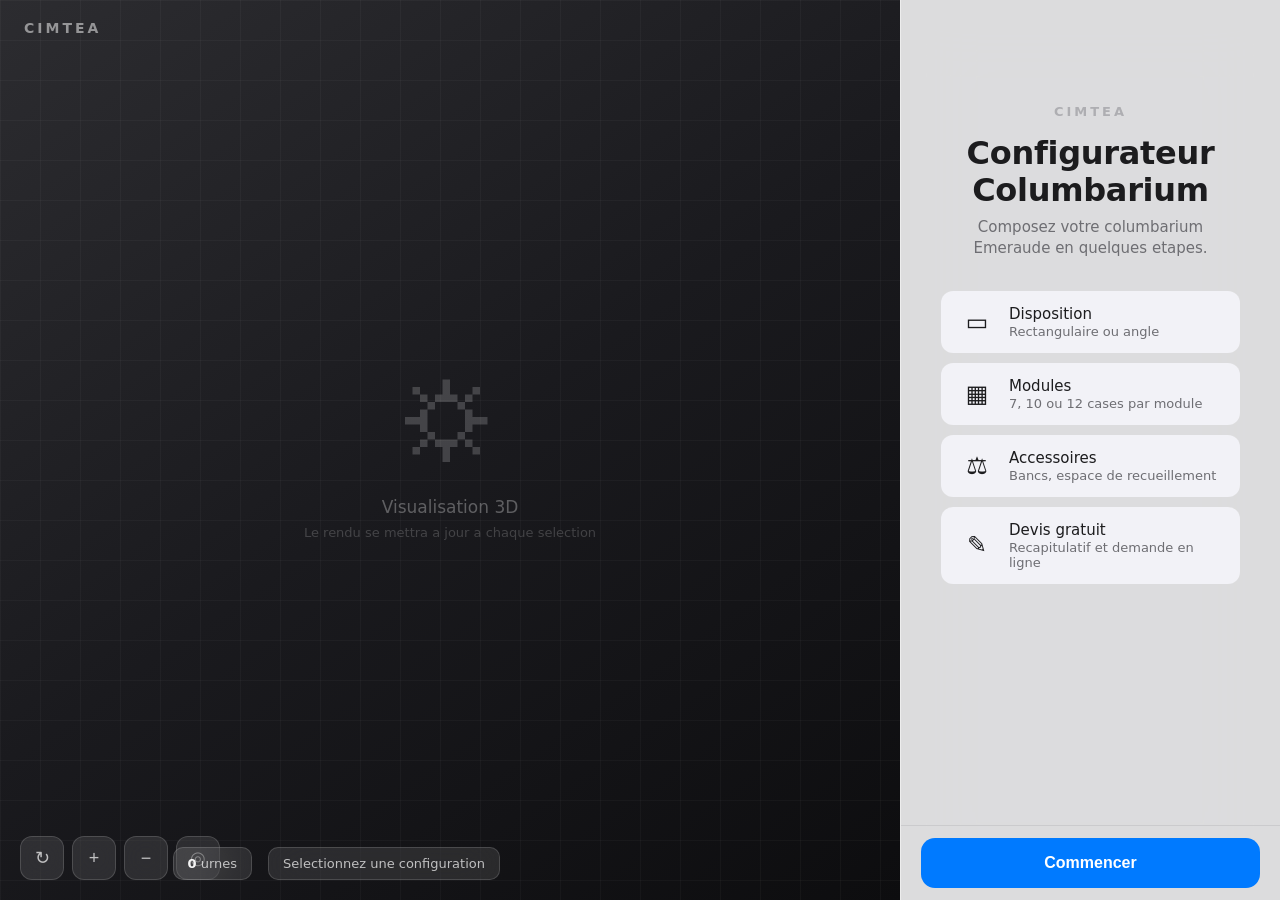
==== code/maquette/index.html @ 3bf2daa3 "Init projet CIMTEA configurateur — Sprint #0 Cadrage complet Recherche metier CIMTEA + benchmark con" ====
<!DOCTYPE html>
<html lang="fr">
<head>
  <meta charset="UTF-8">
  <meta name="viewport" content="width=device-width, initial-scale=1.0, user-scalable=no">
  <meta name="apple-mobile-web-app-capable" content="yes">
  <meta name="apple-mobile-web-app-status-bar-style" content="black-translucent">
  <title>CIMTEA — Configurateur Columbarium</title>
  <style>
    :root {
      --bg: #f2f2f7;
      --glass: rgba(255,255,255,0.72);
      --glass-border: rgba(255,255,255,0.45);
      --glass-strong: rgba(255,255,255,0.85);
      --primary: #007aff;
      --primary-light: rgba(0,122,255,0.12);
      --primary-dark: #0056b3;
      --text: #1c1c1e;
      --text-secondary: #6e6e73;
      --text-tertiary: #aeaeb2;
      --separator: rgba(60,60,67,0.1);
      --success: #34c759;
      --orange: #ff9500;
      --radius: 16px;
      --radius-sm: 12px;
      --radius-xs: 8px;
      --sidebar-width: 380px;
    }

    * {
      margin: 0; padding: 0; box-sizing: border-box;
      -webkit-tap-highlight-color: transparent;
      -webkit-touch-callout: none;
      -webkit-user-select: none;
      user-select: none;
    }

    body {
      font-family: -apple-system, BlinkMacSystemFont, 'SF Pro Display', 'SF Pro Text', system-ui, sans-serif;
      background: #1a1a1e;
      color: var(--text);
      height: 100vh; height: 100dvh;
      overflow: hidden;
      display: flex;
    }

    /* ============================================
       VIEWPORT 3D — Zone principale (gauche)
       ============================================ */
    .viewport {
      flex: 1;
      position: relative;
      display: flex;
      align-items: center;
      justify-content: center;
      background: linear-gradient(145deg, #2c2c30 0%, #1a1a1e 50%, #0d0d0f 100%);
      overflow: hidden;
    }

    .viewport-bg-grid {
      position: absolute;
      inset: 0;
      background-image:
        linear-gradient(rgba(255,255,255,0.03) 1px, transparent 1px),
        linear-gradient(90deg, rgba(255,255,255,0.03) 1px, transparent 1px);
      background-size: 40px 40px;
      pointer-events: none;
    }

    .viewport-content {
      position: relative;
      z-index: 1;
      text-align: center;
      color: rgba(255,255,255,0.6);
    }

    .viewport-content .placeholder-icon {
      font-size: 120px;
      opacity: 0.3;
      line-height: 1;
      margin-bottom: 16px;
    }

    .viewport-content .placeholder-text {
      font-size: 17px;
      font-weight: 500;
      opacity: 0.5;
    }

    .viewport-content .placeholder-hint {
      font-size: 13px;
      opacity: 0.3;
      margin-top: 8px;
    }

    /* Viewport toolbar (bas gauche) */
    .viewport-toolbar {
      position: absolute;
      bottom: 20px;
      left: 20px;
      display: flex;
      gap: 8px;
      z-index: 10;
    }

    .vp-btn {
      width: 44px; height: 44px;
      border-radius: 12px;
      background: rgba(255,255,255,0.1);
      backdrop-filter: blur(20px);
      -webkit-backdrop-filter: blur(20px);
      border: 1px solid rgba(255,255,255,0.15);
      color: rgba(255,255,255,0.7);
      display: flex; align-items: center; justify-content: center;
      font-size: 18px;
      cursor: pointer;
    }

    .vp-btn:active { background: rgba(255,255,255,0.2); }

    /* Viewport info (bas droite) */
    .viewport-info {
      position: absolute;
      bottom: 20px;
      right: calc(var(--sidebar-width) + 20px);
      display: flex;
      gap: 16px;
      z-index: 10;
    }

    .vp-info-chip {
      background: rgba(255,255,255,0.1);
      backdrop-filter: blur(20px);
      -webkit-backdrop-filter: blur(20px);
      border: 1px solid rgba(255,255,255,0.15);
      border-radius: 10px;
      padding: 8px 14px;
      color: rgba(255,255,255,0.7);
      font-size: 13px;
      font-weight: 500;
    }

    .vp-info-chip strong {
      color: rgba(255,255,255,0.95);
      font-weight: 600;
    }

    /* Logo CIMTEA (haut gauche du viewport) */
    .viewport-logo {
      position: absolute;
      top: 20px;
      left: 24px;
      z-index: 10;
      color: rgba(255,255,255,0.5);
      font-size: 14px;
      font-weight: 700;
      letter-spacing: 3px;
      text-transform: uppercase;
    }

    /* ============================================
       SIDEBAR — Panneau de configuration (droite)
       ============================================ */
    .sidebar {
      width: var(--sidebar-width);
      height: 100vh; height: 100dvh;
      background: var(--glass-strong);
      backdrop-filter: blur(40px) saturate(180%);
      -webkit-backdrop-filter: blur(40px) saturate(180%);
      border-left: 1px solid var(--glass-border);
      display: flex;
      flex-direction: column;
      overflow: hidden;
      flex-shrink: 0;
    }

    /* --- Breadcrumb / Fil d'Ariane --- */
    .breadcrumb {
      padding: 16px 20px 0;
      display: flex;
      align-items: center;
      gap: 6px;
      flex-wrap: wrap;
      min-height: 48px;
    }

    .breadcrumb-item {
      font-size: 13px;
      font-weight: 500;
      color: var(--text-tertiary);
      cursor: pointer;
      padding: 4px 0;
      white-space: nowrap;
      transition: color 0.15s;
    }

    .breadcrumb-item:hover { color: var(--primary); }
    .breadcrumb-item.active {
      color: var(--text);
      font-weight: 600;
      cursor: default;
    }

    .breadcrumb-item.completed { color: var(--primary); }

    .breadcrumb-sep {
      font-size: 11px;
      color: var(--text-tertiary);
      opacity: 0.5;
    }

    /* --- Sidebar header --- */
    .sidebar-header {
      padding: 12px 20px 0;
    }

    .sidebar-header h2 {
      font-size: 28px;
      font-weight: 700;
      letter-spacing: -0.3px;
      line-height: 1.15;
    }

    .sidebar-header p {
      font-size: 15px;
      color: var(--text-secondary);
      margin-top: 4px;
      line-height: 1.35;
    }

    /* --- Sidebar scroll area --- */
    .sidebar-scroll {
      flex: 1;
      overflow-y: auto;
      overflow-x: hidden;
      padding: 16px 20px 24px;
      -webkit-overflow-scrolling: touch;
    }

    .sidebar-scroll::-webkit-scrollbar { display: none; }

    /* --- Step containers --- */
    .step {
      display: none;
      animation: slideIn 0.3s ease;
    }
    .step.active { display: block; }

    @keyframes slideIn {
      from { opacity: 0; transform: translateX(16px); }
      to { opacity: 1; transform: translateX(0); }
    }

    /* --- Option cards --- */
    .options {
      display: flex;
      flex-direction: column;
      gap: 10px;
    }

    .options.grid-2 {
      display: grid;
      grid-template-columns: 1fr 1fr;
      gap: 10px;
    }

    .option-card {
      background: var(--bg);
      border-radius: var(--radius-sm);
      padding: 16px;
      border: 2px solid transparent;
      cursor: pointer;
      transition: all 0.15s ease;
      position: relative;
      display: flex;
      align-items: flex-start;
      gap: 12px;
    }

    .option-card:active { transform: scale(0.98); }

    .option-card.selected {
      background: var(--primary-light);
      border-color: var(--primary);
    }

    .option-card .opt-radio {
      width: 22px; height: 22px;
      border-radius: 50%;
      border: 2px solid var(--text-tertiary);
      flex-shrink: 0;
      margin-top: 1px;
      display: flex; align-items: center; justify-content: center;
      transition: all 0.15s;
    }

    .option-card.selected .opt-radio {
      border-color: var(--primary);
      background: var(--primary);
    }

    .option-card .opt-radio::after {
      content: '';
      width: 8px; height: 8px;
      border-radius: 50%;
      background: white;
      opacity: 0;
      transition: opacity 0.15s;
    }

    .option-card.selected .opt-radio::after { opacity: 1; }

    .opt-content { flex: 1; }

    .opt-content h3 {
      font-size: 17px;
      font-weight: 600;
      margin-bottom: 2px;
    }

    .opt-content p {
      font-size: 13px;
      color: var(--text-secondary);
      line-height: 1.3;
    }

    .opt-badge {
      display: inline-block;
      background: var(--primary-light);
      color: var(--primary);
      font-size: 12px;
      font-weight: 600;
      padding: 3px 8px;
      border-radius: 6px;
      margin-top: 6px;
    }

    /* Grid cards (larger, icon based) */
    .options.grid-2 .option-card {
      flex-direction: column;
      align-items: center;
      text-align: center;
      padding: 20px 12px;
      gap: 8px;
    }

    .options.grid-2 .opt-radio { display: none; }

    .options.grid-2 .option-card .opt-icon {
      font-size: 36px;
      line-height: 1;
      margin-bottom: 4px;
    }

    .options.grid-2 .option-card.selected {
      box-shadow: 0 0 0 1px var(--primary);
    }

    /* --- Condition note --- */
    .condition-note {
      background: rgba(255,149,0,0.08);
      border: 1px solid rgba(255,149,0,0.2);
      border-radius: var(--radius-xs);
      padding: 10px 12px;
      margin-top: 12px;
      font-size: 13px;
      color: var(--orange);
      line-height: 1.35;
      display: flex;
      gap: 8px;
      align-items: flex-start;
    }

    /* --- Sidebar footer (button) --- */
    .sidebar-footer {
      padding: 12px 20px;
      padding-bottom: max(12px, env(safe-area-inset-bottom));
      border-top: 1px solid var(--separator);
      display: flex;
      gap: 10px;
    }

    .btn {
      height: 50px;
      border-radius: 14px;
      font-size: 16px;
      font-weight: 600;
      cursor: pointer;
      transition: all 0.15s;
      border: none;
      display: flex;
      align-items: center;
      justify-content: center;
      gap: 6px;
    }

    .btn:active { transform: scale(0.98); }

    .btn-primary {
      flex: 1;
      background: var(--primary);
      color: white;
    }

    .btn-primary:disabled {
      background: var(--text-tertiary);
      cursor: not-allowed;
    }

    .btn-primary.btn-success { background: var(--success); }

    .btn-secondary {
      width: 50px;
      background: var(--bg);
      color: var(--text-secondary);
      flex-shrink: 0;
    }

    .btn-secondary.hidden { display: none; }

    .btn-secondary svg {
      width: 12px; height: 18px;
      fill: none;
      stroke: currentColor;
      stroke-width: 2.5;
      stroke-linecap: round;
      stroke-linejoin: round;
    }

    /* ============================================
       RECAP (inside sidebar)
       ============================================ */
    .recap-capacity {
      background: linear-gradient(135deg, var(--primary), #5856d6);
      border-radius: var(--radius-sm);
      padding: 20px;
      text-align: center;
      color: white;
      margin-bottom: 16px;
    }

    .recap-capacity .number {
      font-size: 48px;
      font-weight: 700;
      line-height: 1;
    }

    .recap-capacity .unit {
      font-size: 14px;
      opacity: 0.85;
      margin-top: 2px;
    }

    .recap-section {
      background: var(--bg);
      border-radius: var(--radius-sm);
      padding: 14px 16px;
      margin-bottom: 10px;
    }

    .recap-section h4 {
      font-size: 11px;
      font-weight: 600;
      color: var(--text-secondary);
      text-transform: uppercase;
      letter-spacing: 0.5px;
      margin-bottom: 10px;
    }

    .recap-row {
      display: flex;
      justify-content: space-between;
      align-items: center;
      padding: 6px 0;
      border-bottom: 1px solid var(--separator);
      font-size: 15px;
    }

    .recap-row:last-child { border-bottom: none; }
    .recap-row .label { color: var(--text-secondary); }
    .recap-row .value { font-weight: 500; color: var(--text); }

    /* ============================================
       ACCUEIL (fullscreen, no sidebar content)
       ============================================ */
    .welcome {
      display: flex;
      flex-direction: column;
      align-items: center;
      justify-content: center;
      text-align: center;
      height: 100%;
      padding: 40px 20px;
    }

    .welcome .brand-mark {
      font-size: 13px;
      font-weight: 700;
      letter-spacing: 3px;
      color: var(--text-tertiary);
      text-transform: uppercase;
      margin-bottom: 16px;
    }

    .welcome h1 {
      font-size: 32px;
      font-weight: 700;
      letter-spacing: -0.3px;
      line-height: 1.15;
    }

    .welcome p {
      font-size: 15px;
      color: var(--text-secondary);
      margin-top: 8px;
      line-height: 1.4;
    }

    .welcome .features {
      margin-top: 32px;
      display: flex;
      flex-direction: column;
      gap: 10px;
      width: 100%;
    }

    .welcome .feature-row {
      display: flex;
      align-items: center;
      gap: 12px;
      background: var(--bg);
      border-radius: var(--radius-sm);
      padding: 14px 16px;
      text-align: left;
    }

    .welcome .feature-row .f-icon {
      font-size: 24px;
      flex-shrink: 0;
      width: 40px;
      text-align: center;
    }

    .welcome .feature-row .f-text {
      font-size: 15px;
      font-weight: 500;
      color: var(--text);
    }

    .welcome .feature-row .f-text span {
      display: block;
      font-size: 13px;
      font-weight: 400;
      color: var(--text-secondary);
      margin-top: 1px;
    }

    /* ============================================
       HIDDEN utility
       ============================================ */
    .hidden { display: none !important; }
  </style>
</head>
<body>

  <!-- ========== VIEWPORT 3D ========== -->
  <div class="viewport">
    <div class="viewport-bg-grid"></div>
    <div class="viewport-logo">CIMTEA</div>

    <div class="viewport-content" id="viewportContent">
      <div class="placeholder-icon">&#9965;</div>
      <div class="placeholder-text">Visualisation 3D</div>
      <div class="placeholder-hint">Le rendu se mettra a jour a chaque selection</div>
    </div>

    <!-- Viewport tools -->
    <div class="viewport-toolbar">
      <button class="vp-btn" title="Rotation">&#8635;</button>
      <button class="vp-btn" title="Zoom +">+</button>
      <button class="vp-btn" title="Zoom -">&minus;</button>
      <button class="vp-btn" title="Recentrer">&#9678;</button>
    </div>

    <!-- Info chips -->
    <div class="viewport-info" id="viewportInfo">
      <div class="vp-info-chip" id="chipCapacity"><strong>0</strong> urnes</div>
      <div class="vp-info-chip" id="chipDimensions">Selectionnez une configuration</div>
    </div>
  </div>

  <!-- ========== SIDEBAR ========== -->
  <div class="sidebar">

    <!-- Breadcrumb -->
    <div class="breadcrumb" id="breadcrumb"></div>

    <!-- Scrollable content -->
    <div class="sidebar-scroll">

      <!-- ===== ACCUEIL ===== -->
      <div class="step active" id="step-0">
        <div class="welcome">
          <div class="brand-mark">CIMTEA</div>
          <h1>Configurateur<br>Columbarium</h1>
          <p>Composez votre columbarium Emeraude en quelques etapes.</p>
          <div class="features">
            <div class="feature-row">
              <span class="f-icon">&#9645;</span>
              <span class="f-text">Disposition<span>Rectangulaire ou angle</span></span>
            </div>
            <div class="feature-row">
              <span class="f-icon">&#9638;</span>
              <span class="f-text">Modules<span>7, 10 ou 12 cases par module</span></span>
            </div>
            <div class="feature-row">
              <span class="f-icon">&#9878;</span>
              <span class="f-text">Accessoires<span>Bancs, espace de recueillement</span></span>
            </div>
            <div class="feature-row">
              <span class="f-icon">&#9998;</span>
              <span class="f-text">Devis gratuit<span>Recapitulatif et demande en ligne</span></span>
            </div>
          </div>
        </div>
      </div>

      <!-- ===== ETAPE 1 : Disposition ===== -->
      <div class="step" id="step-1">
        <div class="sidebar-header">
          <h2>Disposition</h2>
          <p>Type d'implantation dans votre cimetiere.</p>
        </div>
        <div style="height:16px"></div>
        <div class="options grid-2">
          <div class="option-card" onclick="select(1,'rectangulaire')" id="opt-1-rectangulaire">
            <span class="opt-icon">&#9645;</span>
            <div class="opt-content">
              <h3>Rectangulaire</h3>
              <p>Implantation lineaire</p>
            </div>
          </div>
          <div class="option-card" onclick="select(1,'angle')" id="opt-1-angle">
            <span class="opt-icon">&#8735;</span>
            <div class="opt-content">
              <h3>Angle (L)</h3>
              <p>Implantation en equerre</p>
            </div>
          </div>
        </div>
      </div>

      <!-- ===== ETAPE 2 : Module droit ===== -->
      <div class="step" id="step-2">
        <div class="sidebar-header">
          <h2>Module droit</h2>
          <p>Nombre de cases du module principal.</p>
        </div>
        <div style="height:16px"></div>
        <div class="options">
          <div class="option-card" onclick="select(2,'7')" id="opt-2-7">
            <span class="opt-radio"></span>
            <div class="opt-content">
              <h3>7 cases</h3>
              <p>21 urnes &bull; 211 cm</p>
            </div>
          </div>
          <div class="option-card" onclick="select(2,'10')" id="opt-2-10">
            <span class="opt-radio"></span>
            <div class="opt-content">
              <h3>10 cases</h3>
              <p>30 urnes &bull; 258 cm</p>
            </div>
          </div>
          <div class="option-card" onclick="select(2,'12')" id="opt-2-12">
            <span class="opt-radio"></span>
            <div class="opt-content">
              <h3>12 cases</h3>
              <p>36 urnes &bull; 303 cm</p>
            </div>
          </div>
        </div>
      </div>

      <!-- ===== ETAPE 3 : Module gauche ===== -->
      <div class="step" id="step-3">
        <div class="sidebar-header">
          <h2>Module gauche</h2>
          <p>Ajoutez un second module symetrique.</p>
        </div>
        <div style="height:16px"></div>
        <div class="options">
          <div class="option-card" onclick="select(3,'aucun')" id="opt-3-aucun">
            <span class="opt-radio"></span>
            <div class="opt-content">
              <h3>Aucun</h3>
              <p>Module simple uniquement</p>
            </div>
          </div>
          <div class="option-card" onclick="select(3,'7')" id="opt-3-7">
            <span class="opt-radio"></span>
            <div class="opt-content">
              <h3>7 cases</h3>
              <p>Module miroir &bull; 21 urnes</p>
            </div>
          </div>
          <div class="option-card" onclick="select(3,'10')" id="opt-3-10">
            <span class="opt-radio"></span>
            <div class="opt-content">
              <h3>10 cases</h3>
              <p>Module miroir &bull; 30 urnes</p>
            </div>
          </div>
          <div class="option-card" onclick="select(3,'12')" id="opt-3-12">
            <span class="opt-radio"></span>
            <div class="opt-content">
              <h3>12 cases</h3>
              <p>Module miroir &bull; 36 urnes</p>
            </div>
          </div>
        </div>
      </div>

      <!-- ===== ETAPE 4 : Colonne ===== -->
      <div class="step" id="step-4">
        <div class="sidebar-header">
          <h2>Colonne decorative</h2>
          <p>Colonne en granit sur le cote droit du module.</p>
        </div>
        <div style="height:16px"></div>
        <div class="options grid-2">
          <div class="option-card" onclick="select(4,'oui')" id="opt-4-oui">
            <span class="opt-icon">&#9612;</span>
            <div class="opt-content">
              <h3>Avec</h3>
              <p>Colonne laterale</p>
            </div>
          </div>
          <div class="option-card" onclick="select(4,'non')" id="opt-4-non">
            <span class="opt-icon">&#9644;</span>
            <div class="opt-content">
              <h3>Sans</h3>
              <p>Module seul</p>
            </div>
          </div>
        </div>
        <div class="condition-note">
          <span>&#9888;</span>
          <span>Option disponible uniquement en rectangulaire, 7 cases, sans module gauche.</span>
        </div>
      </div>

      <!-- ===== ETAPE 5 : Banc droit ===== -->
      <div class="step" id="step-5">
        <div class="sidebar-header">
          <h2>Banc droit</h2>
          <p>Banc place du cote droit.</p>
        </div>
        <div style="height:16px"></div>
        <div class="options">
          <div class="option-card" onclick="select(5,'aucun')" id="opt-5-aucun">
            <span class="opt-radio"></span>
            <div class="opt-content">
              <h3>Aucun</h3>
              <p>Pas de banc a droite</p>
            </div>
          </div>
          <div class="option-card" onclick="select(5,'berlin')" id="opt-5-berlin">
            <span class="opt-radio"></span>
            <div class="opt-content">
              <h3>Banc Berlin</h3>
              <p>Design contemporain</p>
            </div>
          </div>
          <div class="option-card" onclick="select(5,'saphir')" id="opt-5-saphir">
            <span class="opt-radio"></span>
            <div class="opt-content">
              <h3>Banc Saphir 120</h3>
              <p>120 cm, gamme Saphir</p>
            </div>
          </div>
        </div>
      </div>

      <!-- ===== ETAPE 6 : Banc gauche ===== -->
      <div class="step" id="step-6">
        <div class="sidebar-header">
          <h2>Banc gauche</h2>
          <p>Banc place du cote gauche.</p>
        </div>
        <div style="height:16px"></div>
        <div class="options">
          <div class="option-card" onclick="select(6,'aucun')" id="opt-6-aucun">
            <span class="opt-radio"></span>
            <div class="opt-content">
              <h3>Aucun</h3>
              <p>Pas de banc a gauche</p>
            </div>
          </div>
          <div class="option-card" onclick="select(6,'berlin')" id="opt-6-berlin">
            <span class="opt-radio"></span>
            <div class="opt-content">
              <h3>Banc Berlin</h3>
              <p>Design contemporain</p>
            </div>
          </div>
          <div class="option-card" onclick="select(6,'saphir')" id="opt-6-saphir">
            <span class="opt-radio"></span>
            <div class="opt-content">
              <h3>Banc Saphir 120</h3>
              <p>120 cm, gamme Saphir</p>
            </div>
          </div>
        </div>
      </div>

      <!-- ===== ETAPE 7 : Espace de recueillement ===== -->
      <div class="step" id="step-7">
        <div class="sidebar-header">
          <h2>Espace de recueillement</h2>
          <p>Monument central entre les modules.</p>
        </div>
        <div style="height:16px"></div>
        <div class="options grid-2">
          <div class="option-card" onclick="select(7,'aucun')" id="opt-7-aucun">
            <span class="opt-icon">&#10005;</span>
            <div class="opt-content">
              <h3>Aucun</h3>
              <p>Sans monument</p>
            </div>
          </div>
          <div class="option-card" onclick="select(7,'idealo')" id="opt-7-idealo">
            <span class="opt-icon">&#9965;</span>
            <div class="opt-content">
              <h3>IDEALO 2023</h3>
              <p>Monument decoratif</p>
            </div>
          </div>
        </div>
      </div>

      <!-- ===== ETAPE 8 : Caveau ===== -->
      <div class="step" id="step-8">
        <div class="sidebar-header">
          <h2>Caveau enterre</h2>
          <p>Caveau polymere sous le columbarium.</p>
        </div>
        <div style="height:16px"></div>
        <div class="options">
          <div class="option-card" onclick="select(8,'aucun')" id="opt-8-aucun">
            <span class="opt-radio"></span>
            <div class="opt-content">
              <h3>Aucun</h3>
              <p>Sans caveau</p>
            </div>
          </div>
          <div class="option-card" onclick="select(8,'simple-fond')" id="opt-8-simple-fond">
            <span class="opt-radio"></span>
            <div class="opt-content">
              <h3>Simple 27 cm avec fond</h3>
              <p>Caveau polymere ferme</p>
            </div>
          </div>
          <div class="option-card" onclick="select(8,'simple-sans')" id="opt-8-simple-sans">
            <span class="opt-radio"></span>
            <div class="opt-content">
              <h3>Simple 27 cm sans fond</h3>
              <p>Caveau polymere ouvert</p>
            </div>
          </div>
          <div class="option-card" onclick="select(8,'double')" id="opt-8-double">
            <span class="opt-radio"></span>
            <div class="opt-content">
              <h3>Double 54 cm</h3>
              <p>Double hauteur</p>
            </div>
          </div>
        </div>
      </div>

      <!-- ===== ETAPE 9 : Recapitulatif ===== -->
      <div class="step" id="step-9">
        <div class="sidebar-header">
          <h2>Recapitulatif</h2>
          <p>Votre configuration Emeraude.</p>
        </div>
        <div style="height:16px"></div>

        <div class="recap-capacity">
          <div class="number" id="recapUrnes">0</div>
          <div class="unit">urnes de capacite totale</div>
        </div>

        <div class="recap-section">
          <h4>Configuration</h4>
          <div class="recap-row">
            <span class="label">Disposition</span>
            <span class="value" id="recap-disposition">—</span>
          </div>
          <div class="recap-row">
            <span class="label">Module droit</span>
            <span class="value" id="recap-droit">—</span>
          </div>
          <div class="recap-row" id="recap-row-gauche">
            <span class="label">Module gauche</span>
            <span class="value" id="recap-gauche">—</span>
          </div>
          <div class="recap-row hidden" id="recap-row-colonne">
            <span class="label">Colonne</span>
            <span class="value" id="recap-colonne">—</span>
          </div>
        </div>

        <div class="recap-section">
          <h4>Mobilier</h4>
          <div class="recap-row">
            <span class="label">Banc droit</span>
            <span class="value" id="recap-banc-droit">—</span>
          </div>
          <div class="recap-row" id="recap-row-banc-gauche">
            <span class="label">Banc gauche</span>
            <span class="value" id="recap-banc-gauche">—</span>
          </div>
          <div class="recap-row">
            <span class="label">Recueillement</span>
            <span class="value" id="recap-recueillement">—</span>
          </div>
        </div>

        <div class="recap-section">
          <h4>Option technique</h4>
          <div class="recap-row">
            <span class="label">Caveau</span>
            <span class="value" id="recap-caveau">—</span>
          </div>
        </div>
      </div>

    </div><!-- /sidebar-scroll -->

    <!-- Footer buttons -->
    <div class="sidebar-footer">
      <button class="btn btn-secondary hidden" id="btnBack" onclick="prevStep()">
        <svg viewBox="0 0 12 18"><polyline points="10,2 2,9 10,16"/></svg>
      </button>
      <button class="btn btn-primary" id="btnNext" onclick="nextStep()">Commencer</button>
    </div>

  </div><!-- /sidebar -->

  <script>
    // ==================== STATE ====================
    let currentStep = 0;
    const TOTAL = 9;
    const choices = {};

    const stepNames = [
      'Accueil','Disposition','Module droit','Module gauche',
      'Colonne','Banc droit','Banc gauche','Recueillement','Caveau','Recapitulatif'
    ];

    const casesUrnes = { '7': 21, '10': 30, '12': 36 };

    const labels = {
      'rectangulaire':'Rectangulaire','angle':'Angle (L)',
      'aucun':'Aucun','7':'7 cases','10':'10 cases','12':'12 cases',
      'oui':'Oui','non':'Non',
      'berlin':'Banc Berlin','saphir':'Banc Saphir 120',
      'idealo':'IDEALO 2023',
      'simple-fond':'Simple 27cm (fond)','simple-sans':'Simple 27cm (ouvert)','double':'Double 54cm'
    };

    // ==================== BREADCRUMB ====================
    function buildBreadcrumb() {
      const bc = document.getElementById('breadcrumb');
      if (currentStep === 0) { bc.innerHTML = ''; return; }

      const activeSteps = getActiveSteps();
      let html = '';
      activeSteps.forEach((s, i) => {
        if (i > 0) html += '<span class="breadcrumb-sep">&#9656;</span>';
        const isCurrent = s === currentStep;
        const isCompleted = choices[s] !== undefined && !isCurrent;
        let cls = 'breadcrumb-item';
        if (isCurrent) cls += ' active';
        else if (isCompleted) cls += ' completed';
        html += `<span class="${cls}" onclick="goToStep(${s})">${stepNames[s]}</span>`;
      });
      bc.innerHTML = html;
    }

    function getActiveSteps() {
      const steps = [1, 2, 3];
      if (showColonne()) steps.push(4);
      steps.push(5);
      if (choices[3] && choices[3] !== 'aucun') steps.push(6);
      steps.push(7, 8, 9);
      return steps;
    }

    function goToStep(n) {
      if (n >= currentStep) return; // can only go back
      showStep(n);
    }

    // ==================== SELECTION ====================
    function select(step, value) {
      document.querySelectorAll(`#step-${step} .option-card`).forEach(c => c.classList.remove('selected'));
      document.getElementById(`opt-${step}-${value}`).classList.add('selected');
      choices[step] = value;
      updateViewportInfo();
      updateButton();
    }

    // ==================== NAVIGATION ====================
    function nextStep() {
      if (currentStep === TOTAL) return;
      let next = currentStep + 1;
      if (next === 4 && !showColonne()) next = 5;
      if (next === 6 && (!choices[3] || choices[3] === 'aucun')) next = 7;
      if (next === TOTAL) buildRecap();
      showStep(next);
    }

    function prevStep() {
      if (currentStep <= 0) return;
      let prev = currentStep - 1;
      if (prev === 4 && !showColonne()) prev = 3;
      if (prev === 6 && (!choices[3] || choices[3] === 'aucun')) prev = 5;
      if (prev === 0) prev = 0;
      showStep(prev);
    }

    function showColonne() {
      return choices[1] === 'rectangulaire' && choices[2] === '7' && choices[3] === 'aucun';
    }

    function showStep(n) {
      document.querySelectorAll('.step').forEach(s => s.classList.remove('active'));
      document.getElementById(`step-${n}`).classList.add('active');
      currentStep = n;
      updateUI();
    }

    function updateUI() {
      // Back button
      document.getElementById('btnBack').classList.toggle('hidden', currentStep === 0);
      // Breadcrumb
      buildBreadcrumb();
      // Button
      updateButton();
      // Scroll to top of sidebar
      document.querySelector('.sidebar-scroll').scrollTo({ top: 0, behavior: 'smooth' });
    }

    function updateButton() {
      const btn = document.getElementById('btnNext');
      if (currentStep === 0) {
        btn.textContent = 'Commencer';
        btn.disabled = false;
        btn.className = 'btn btn-primary';
      } else if (currentStep === TOTAL) {
        btn.textContent = 'Demander un devis gratuit';
        btn.disabled = false;
        btn.className = 'btn btn-primary btn-success';
      } else {
        btn.textContent = 'Continuer';
        btn.disabled = choices[currentStep] === undefined;
        btn.className = 'btn btn-primary';
      }
    }

    // ==================== VIEWPORT INFO ====================
    function updateViewportInfo() {
      const chipCap = document.getElementById('chipCapacity');
      const chipDim = document.getElementById('chipDimensions');

      let urnes = casesUrnes[choices[2]] || 0;
      if (choices[3] && choices[3] !== 'aucun') urnes += casesUrnes[choices[3]] || 0;

      chipCap.innerHTML = urnes > 0 ? `<strong>${urnes}</strong> urnes` : '<strong>0</strong> urnes';

      if (choices[1] && choices[2]) {
        const disp = labels[choices[1]];
        const mod = labels[choices[2]];
        let desc = `${disp} &bull; ${mod}`;
        if (choices[3] && choices[3] !== 'aucun') desc += ` + ${labels[choices[3]]}`;
        chipDim.innerHTML = desc;
      } else {
        chipDim.textContent = 'Selectionnez une configuration';
      }
    }

    // ==================== RECAP ====================
    function buildRecap() {
      const l = v => labels[v] || v || '—';

      document.getElementById('recap-disposition').textContent = l(choices[1]);
      document.getElementById('recap-droit').textContent = l(choices[2]);

      const rowG = document.getElementById('recap-row-gauche');
      if (!choices[3] || choices[3] === 'aucun') {
        rowG.classList.add('hidden');
      } else {
        rowG.classList.remove('hidden');
        document.getElementById('recap-gauche').textContent = l(choices[3]);
      }

      const rowC = document.getElementById('recap-row-colonne');
      if (showColonne() && choices[4]) {
        rowC.classList.remove('hidden');
        document.getElementById('recap-colonne').textContent = l(choices[4]);
      } else {
        rowC.classList.add('hidden');
      }

      document.getElementById('recap-banc-droit').textContent = l(choices[5]);

      const rowBG = document.getElementById('recap-row-banc-gauche');
      if (choices[3] && choices[3] !== 'aucun') {
        rowBG.classList.remove('hidden');
        document.getElementById('recap-banc-gauche').textContent = l(choices[6]);
      } else {
        rowBG.classList.add('hidden');
      }

      document.getElementById('recap-recueillement').textContent = l(choices[7]);
      document.getElementById('recap-caveau').textContent = l(choices[8]);

      let urnes = casesUrnes[choices[2]] || 0;
      if (choices[3] && choices[3] !== 'aucun') urnes += casesUrnes[choices[3]] || 0;
      document.getElementById('recapUrnes').textContent = urnes;
    }

    // ==================== INIT ====================
    updateUI();
  </script>

</body>
</html>
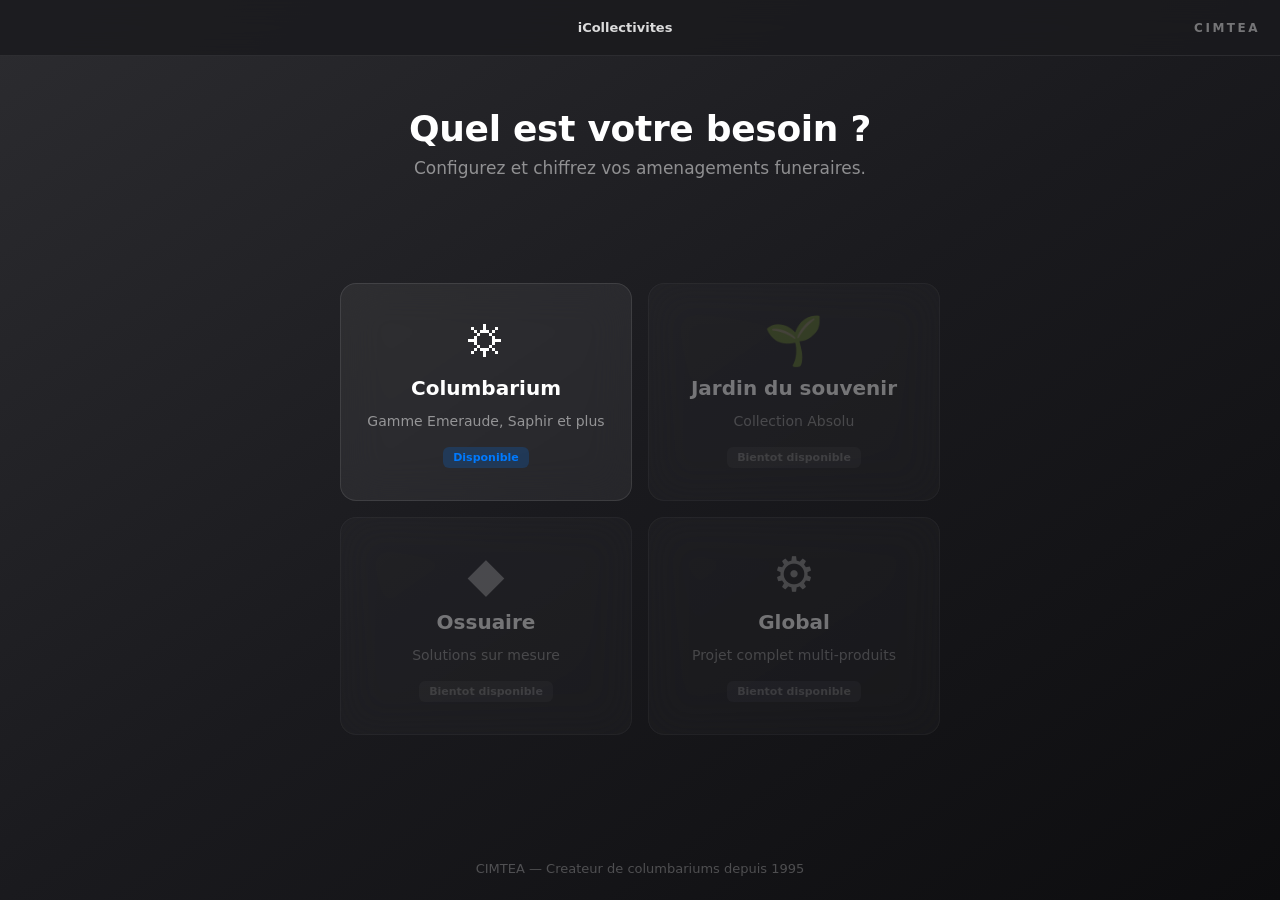
==== commit c25b7e83: "Sprint #1 — US-004 + US-005 Done : Ecrans 1 (besoin) et 2 (catalogue) - Ecran 1 (index.html) : selec" ====
--- a/code/maquette/index.html
+++ b/code/maquette/index.html
@@ -5,1135 +5,215 @@
   <meta name="viewport" content="width=device-width, initial-scale=1.0, user-scalable=no">
   <meta name="apple-mobile-web-app-capable" content="yes">
   <meta name="apple-mobile-web-app-status-bar-style" content="black-translucent">
-  <title>CIMTEA — Configurateur Columbarium</title>
+  <title>CIMTEA — iCollectivites</title>
+  <link rel="stylesheet" href="styles.css">
   <style>
-    :root {
-      --bg: #f2f2f7;
-      --glass: rgba(255,255,255,0.72);
-      --glass-border: rgba(255,255,255,0.45);
-      --glass-strong: rgba(255,255,255,0.85);
-      --primary: #007aff;
-      --primary-light: rgba(0,122,255,0.12);
-      --primary-dark: #0056b3;
-      --text: #1c1c1e;
-      --text-secondary: #6e6e73;
-      --text-tertiary: #aeaeb2;
-      --separator: rgba(60,60,67,0.1);
-      --success: #34c759;
-      --orange: #ff9500;
-      --radius: 16px;
-      --radius-sm: 12px;
-      --radius-xs: 8px;
-      --sidebar-width: 380px;
-    }
-
-    * {
-      margin: 0; padding: 0; box-sizing: border-box;
-      -webkit-tap-highlight-color: transparent;
-      -webkit-touch-callout: none;
-      -webkit-user-select: none;
-      user-select: none;
-    }
-
     body {
-      font-family: -apple-system, BlinkMacSystemFont, 'SF Pro Display', 'SF Pro Text', system-ui, sans-serif;
-      background: #1a1a1e;
-      color: var(--text);
-      height: 100vh; height: 100dvh;
-      overflow: hidden;
       display: flex;
-    }
-
-    /* ============================================
-       VIEWPORT 3D — Zone principale (gauche)
-       ============================================ */
-    .viewport {
+      flex-direction: column;
+      background: linear-gradient(145deg, #2c2c30 0%, #1a1a1e 50%, #0d0d0f 100%);
+    }
+
+    /* --- Header --- */
+    .app-header {
+      padding: 40px 40px 0;
+      text-align: center;
+    }
+
+    .app-header .brand {
+      font-size: 13px;
+      font-weight: 700;
+      letter-spacing: 3px;
+      color: rgba(255,255,255,0.4);
+      text-transform: uppercase;
+    }
+
+    .app-header h1 {
+      font-size: 36px;
+      font-weight: 700;
+      color: white;
+      letter-spacing: -0.3px;
+      line-height: 1.15;
+      margin-top: 12px;
+    }
+
+    .app-header .subtitle {
+      font-size: 17px;
+      color: rgba(255,255,255,0.5);
+      margin-top: 8px;
+      line-height: 1.4;
+    }
+
+    /* --- Zone centrale avec les cards --- */
+    .choices-container {
       flex: 1;
-      position: relative;
       display: flex;
       align-items: center;
       justify-content: center;
-      background: linear-gradient(145deg, #2c2c30 0%, #1a1a1e 50%, #0d0d0f 100%);
-      overflow: hidden;
-    }
-
-    .viewport-bg-grid {
-      position: absolute;
-      inset: 0;
-      background-image:
-        linear-gradient(rgba(255,255,255,0.03) 1px, transparent 1px),
-        linear-gradient(90deg, rgba(255,255,255,0.03) 1px, transparent 1px);
-      background-size: 40px 40px;
-      pointer-events: none;
-    }
-
-    .viewport-content {
-      position: relative;
-      z-index: 1;
-      text-align: center;
-      color: rgba(255,255,255,0.6);
-    }
-
-    .viewport-content .placeholder-icon {
-      font-size: 120px;
-      opacity: 0.3;
-      line-height: 1;
-      margin-bottom: 16px;
-    }
-
-    .viewport-content .placeholder-text {
-      font-size: 17px;
-      font-weight: 500;
-      opacity: 0.5;
-    }
-
-    .viewport-content .placeholder-hint {
-      font-size: 13px;
-      opacity: 0.3;
-      margin-top: 8px;
-    }
-
-    /* Viewport toolbar (bas gauche) */
-    .viewport-toolbar {
-      position: absolute;
-      bottom: 20px;
-      left: 20px;
-      display: flex;
-      gap: 8px;
-      z-index: 10;
-    }
-
-    .vp-btn {
-      width: 44px; height: 44px;
-      border-radius: 12px;
-      background: rgba(255,255,255,0.1);
+      padding: 40px;
+    }
+
+    .choices-grid {
+      display: grid;
+      grid-template-columns: 1fr 1fr;
+      gap: 16px;
+      max-width: 600px;
+      width: 100%;
+    }
+
+    /* --- Cards besoin --- */
+    .need-card {
+      background: rgba(255,255,255,0.06);
       backdrop-filter: blur(20px);
       -webkit-backdrop-filter: blur(20px);
-      border: 1px solid rgba(255,255,255,0.15);
-      color: rgba(255,255,255,0.7);
-      display: flex; align-items: center; justify-content: center;
-      font-size: 18px;
+      border: 1px solid rgba(255,255,255,0.1);
+      border-radius: var(--radius);
+      padding: 32px 24px;
+      text-align: center;
       cursor: pointer;
-    }
-
-    .vp-btn:active { background: rgba(255,255,255,0.2); }
-
-    /* Viewport info (bas droite) */
-    .viewport-info {
-      position: absolute;
-      bottom: 20px;
-      right: calc(var(--sidebar-width) + 20px);
-      display: flex;
-      gap: 16px;
-      z-index: 10;
-    }
-
-    .vp-info-chip {
-      background: rgba(255,255,255,0.1);
-      backdrop-filter: blur(20px);
-      -webkit-backdrop-filter: blur(20px);
-      border: 1px solid rgba(255,255,255,0.15);
-      border-radius: 10px;
-      padding: 8px 14px;
-      color: rgba(255,255,255,0.7);
-      font-size: 13px;
-      font-weight: 500;
-    }
-
-    .vp-info-chip strong {
-      color: rgba(255,255,255,0.95);
-      font-weight: 600;
-    }
-
-    /* Logo CIMTEA (haut gauche du viewport) */
-    .viewport-logo {
-      position: absolute;
-      top: 20px;
-      left: 24px;
-      z-index: 10;
-      color: rgba(255,255,255,0.5);
-      font-size: 14px;
-      font-weight: 700;
-      letter-spacing: 3px;
-      text-transform: uppercase;
-    }
-
-    /* ============================================
-       SIDEBAR — Panneau de configuration (droite)
-       ============================================ */
-    .sidebar {
-      width: var(--sidebar-width);
-      height: 100vh; height: 100dvh;
-      background: var(--glass-strong);
-      backdrop-filter: blur(40px) saturate(180%);
-      -webkit-backdrop-filter: blur(40px) saturate(180%);
-      border-left: 1px solid var(--glass-border);
-      display: flex;
-      flex-direction: column;
-      overflow: hidden;
-      flex-shrink: 0;
-    }
-
-    /* --- Breadcrumb / Fil d'Ariane --- */
-    .breadcrumb {
-      padding: 16px 20px 0;
-      display: flex;
-      align-items: center;
-      gap: 6px;
-      flex-wrap: wrap;
-      min-height: 48px;
-    }
-
-    .breadcrumb-item {
-      font-size: 13px;
-      font-weight: 500;
-      color: var(--text-tertiary);
-      cursor: pointer;
-      padding: 4px 0;
-      white-space: nowrap;
-      transition: color 0.15s;
-    }
-
-    .breadcrumb-item:hover { color: var(--primary); }
-    .breadcrumb-item.active {
-      color: var(--text);
-      font-weight: 600;
-      cursor: default;
-    }
-
-    .breadcrumb-item.completed { color: var(--primary); }
-
-    .breadcrumb-sep {
-      font-size: 11px;
-      color: var(--text-tertiary);
-      opacity: 0.5;
-    }
-
-    /* --- Sidebar header --- */
-    .sidebar-header {
-      padding: 12px 20px 0;
-    }
-
-    .sidebar-header h2 {
-      font-size: 28px;
-      font-weight: 700;
-      letter-spacing: -0.3px;
-      line-height: 1.15;
-    }
-
-    .sidebar-header p {
-      font-size: 15px;
-      color: var(--text-secondary);
-      margin-top: 4px;
-      line-height: 1.35;
-    }
-
-    /* --- Sidebar scroll area --- */
-    .sidebar-scroll {
-      flex: 1;
-      overflow-y: auto;
-      overflow-x: hidden;
-      padding: 16px 20px 24px;
-      -webkit-overflow-scrolling: touch;
-    }
-
-    .sidebar-scroll::-webkit-scrollbar { display: none; }
-
-    /* --- Step containers --- */
-    .step {
-      display: none;
-      animation: slideIn 0.3s ease;
-    }
-    .step.active { display: block; }
-
-    @keyframes slideIn {
-      from { opacity: 0; transform: translateX(16px); }
-      to { opacity: 1; transform: translateX(0); }
-    }
-
-    /* --- Option cards --- */
-    .options {
-      display: flex;
-      flex-direction: column;
-      gap: 10px;
-    }
-
-    .options.grid-2 {
-      display: grid;
-      grid-template-columns: 1fr 1fr;
-      gap: 10px;
-    }
-
-    .option-card {
-      background: var(--bg);
-      border-radius: var(--radius-sm);
-      padding: 16px;
-      border: 2px solid transparent;
-      cursor: pointer;
-      transition: all 0.15s ease;
-      position: relative;
-      display: flex;
-      align-items: flex-start;
-      gap: 12px;
-    }
-
-    .option-card:active { transform: scale(0.98); }
-
-    .option-card.selected {
-      background: var(--primary-light);
-      border-color: var(--primary);
-    }
-
-    .option-card .opt-radio {
-      width: 22px; height: 22px;
-      border-radius: 50%;
-      border: 2px solid var(--text-tertiary);
-      flex-shrink: 0;
-      margin-top: 1px;
-      display: flex; align-items: center; justify-content: center;
-      transition: all 0.15s;
-    }
-
-    .option-card.selected .opt-radio {
-      border-color: var(--primary);
-      background: var(--primary);
-    }
-
-    .option-card .opt-radio::after {
-      content: '';
-      width: 8px; height: 8px;
-      border-radius: 50%;
-      background: white;
-      opacity: 0;
-      transition: opacity 0.15s;
-    }
-
-    .option-card.selected .opt-radio::after { opacity: 1; }
-
-    .opt-content { flex: 1; }
-
-    .opt-content h3 {
-      font-size: 17px;
-      font-weight: 600;
-      margin-bottom: 2px;
-    }
-
-    .opt-content p {
-      font-size: 13px;
-      color: var(--text-secondary);
-      line-height: 1.3;
-    }
-
-    .opt-badge {
-      display: inline-block;
-      background: var(--primary-light);
-      color: var(--primary);
-      font-size: 12px;
-      font-weight: 600;
-      padding: 3px 8px;
-      border-radius: 6px;
-      margin-top: 6px;
-    }
-
-    /* Grid cards (larger, icon based) */
-    .options.grid-2 .option-card {
-      flex-direction: column;
-      align-items: center;
-      text-align: center;
-      padding: 20px 12px;
-      gap: 8px;
-    }
-
-    .options.grid-2 .opt-radio { display: none; }
-
-    .options.grid-2 .option-card .opt-icon {
-      font-size: 36px;
-      line-height: 1;
-      margin-bottom: 4px;
-    }
-
-    .options.grid-2 .option-card.selected {
-      box-shadow: 0 0 0 1px var(--primary);
-    }
-
-    /* --- Condition note --- */
-    .condition-note {
-      background: rgba(255,149,0,0.08);
-      border: 1px solid rgba(255,149,0,0.2);
-      border-radius: var(--radius-xs);
-      padding: 10px 12px;
-      margin-top: 12px;
-      font-size: 13px;
-      color: var(--orange);
-      line-height: 1.35;
-      display: flex;
-      gap: 8px;
-      align-items: flex-start;
-    }
-
-    /* --- Sidebar footer (button) --- */
-    .sidebar-footer {
-      padding: 12px 20px;
-      padding-bottom: max(12px, env(safe-area-inset-bottom));
-      border-top: 1px solid var(--separator);
-      display: flex;
-      gap: 10px;
-    }
-
-    .btn {
-      height: 50px;
-      border-radius: 14px;
-      font-size: 16px;
-      font-weight: 600;
-      cursor: pointer;
-      transition: all 0.15s;
-      border: none;
-      display: flex;
-      align-items: center;
-      justify-content: center;
-      gap: 6px;
-    }
-
-    .btn:active { transform: scale(0.98); }
-
-    .btn-primary {
-      flex: 1;
-      background: var(--primary);
-      color: white;
-    }
-
-    .btn-primary:disabled {
-      background: var(--text-tertiary);
-      cursor: not-allowed;
-    }
-
-    .btn-primary.btn-success { background: var(--success); }
-
-    .btn-secondary {
-      width: 50px;
-      background: var(--bg);
-      color: var(--text-secondary);
-      flex-shrink: 0;
-    }
-
-    .btn-secondary.hidden { display: none; }
-
-    .btn-secondary svg {
-      width: 12px; height: 18px;
-      fill: none;
-      stroke: currentColor;
-      stroke-width: 2.5;
-      stroke-linecap: round;
-      stroke-linejoin: round;
-    }
-
-    /* ============================================
-       RECAP (inside sidebar)
-       ============================================ */
-    .recap-capacity {
-      background: linear-gradient(135deg, var(--primary), #5856d6);
-      border-radius: var(--radius-sm);
-      padding: 20px;
-      text-align: center;
-      color: white;
-      margin-bottom: 16px;
-    }
-
-    .recap-capacity .number {
-      font-size: 48px;
-      font-weight: 700;
-      line-height: 1;
-    }
-
-    .recap-capacity .unit {
-      font-size: 14px;
-      opacity: 0.85;
-      margin-top: 2px;
-    }
-
-    .recap-section {
-      background: var(--bg);
-      border-radius: var(--radius-sm);
-      padding: 14px 16px;
-      margin-bottom: 10px;
-    }
-
-    .recap-section h4 {
-      font-size: 11px;
-      font-weight: 600;
-      color: var(--text-secondary);
-      text-transform: uppercase;
-      letter-spacing: 0.5px;
-      margin-bottom: 10px;
-    }
-
-    .recap-row {
-      display: flex;
-      justify-content: space-between;
-      align-items: center;
-      padding: 6px 0;
-      border-bottom: 1px solid var(--separator);
-      font-size: 15px;
-    }
-
-    .recap-row:last-child { border-bottom: none; }
-    .recap-row .label { color: var(--text-secondary); }
-    .recap-row .value { font-weight: 500; color: var(--text); }
-
-    /* ============================================
-       ACCUEIL (fullscreen, no sidebar content)
-       ============================================ */
-    .welcome {
+      transition: all 0.2s ease;
       display: flex;
       flex-direction: column;
       align-items: center;
-      justify-content: center;
+      gap: 12px;
+    }
+
+    .need-card:hover {
+      background: rgba(255,255,255,0.1);
+      border-color: rgba(255,255,255,0.2);
+      transform: translateY(-2px);
+    }
+
+    .need-card:active {
+      transform: scale(0.98);
+    }
+
+    .need-card .card-icon {
+      font-size: 48px;
+      line-height: 1;
+      color: white;
+    }
+
+    .need-card.disabled .card-icon {
+      color: rgba(255,255,255,0.5);
+    }
+
+    .need-card h2 {
+      font-size: 20px;
+      font-weight: 600;
+      color: white;
+    }
+
+    .need-card p {
+      font-size: 14px;
+      color: rgba(255,255,255,0.5);
+      line-height: 1.35;
+    }
+
+    .need-card .card-badge {
+      display: inline-block;
+      font-size: 11px;
+      font-weight: 600;
+      padding: 4px 10px;
+      border-radius: 6px;
+      margin-top: 4px;
+    }
+
+    .need-card .card-badge.active {
+      background: rgba(0,122,255,0.2);
+      color: var(--primary);
+    }
+
+    .need-card .card-badge.soon {
+      background: rgba(142,142,147,0.15);
+      color: rgba(255,255,255,0.35);
+    }
+
+    /* Cards desactivees */
+    .need-card.disabled {
+      opacity: 0.4;
+      cursor: not-allowed;
+    }
+
+    .need-card.disabled:hover {
+      background: rgba(255,255,255,0.06);
+      border-color: rgba(255,255,255,0.1);
+      transform: none;
+    }
+
+    /* --- Footer --- */
+    .app-footer {
+      padding: 24px 40px;
       text-align: center;
-      height: 100%;
-      padding: 40px 20px;
-    }
-
-    .welcome .brand-mark {
+      color: rgba(255,255,255,0.25);
       font-size: 13px;
-      font-weight: 700;
-      letter-spacing: 3px;
-      color: var(--text-tertiary);
-      text-transform: uppercase;
-      margin-bottom: 16px;
-    }
-
-    .welcome h1 {
-      font-size: 32px;
-      font-weight: 700;
-      letter-spacing: -0.3px;
-      line-height: 1.15;
-    }
-
-    .welcome p {
-      font-size: 15px;
-      color: var(--text-secondary);
-      margin-top: 8px;
-      line-height: 1.4;
-    }
-
-    .welcome .features {
-      margin-top: 32px;
-      display: flex;
-      flex-direction: column;
-      gap: 10px;
-      width: 100%;
-    }
-
-    .welcome .feature-row {
-      display: flex;
-      align-items: center;
-      gap: 12px;
-      background: var(--bg);
-      border-radius: var(--radius-sm);
-      padding: 14px 16px;
-      text-align: left;
-    }
-
-    .welcome .feature-row .f-icon {
-      font-size: 24px;
-      flex-shrink: 0;
-      width: 40px;
-      text-align: center;
-    }
-
-    .welcome .feature-row .f-text {
-      font-size: 15px;
-      font-weight: 500;
-      color: var(--text);
-    }
-
-    .welcome .feature-row .f-text span {
-      display: block;
-      font-size: 13px;
-      font-weight: 400;
-      color: var(--text-secondary);
-      margin-top: 1px;
-    }
-
-    /* ============================================
-       HIDDEN utility
-       ============================================ */
-    .hidden { display: none !important; }
+    }
   </style>
 </head>
 <body>
 
-  <!-- ========== VIEWPORT 3D ========== -->
-  <div class="viewport">
-    <div class="viewport-bg-grid"></div>
-    <div class="viewport-logo">CIMTEA</div>
-
-    <div class="viewport-content" id="viewportContent">
-      <div class="placeholder-icon">&#9965;</div>
-      <div class="placeholder-text">Visualisation 3D</div>
-      <div class="placeholder-hint">Le rendu se mettra a jour a chaque selection</div>
+  <!-- Topbar (ADR-003) -->
+  <nav class="topbar">
+    <div style="width:36px"></div>
+    <div class="topbar-breadcrumb">
+      <span class="tb-active">iCollectivites</span>
     </div>
-
-    <!-- Viewport tools -->
-    <div class="viewport-toolbar">
-      <button class="vp-btn" title="Rotation">&#8635;</button>
-      <button class="vp-btn" title="Zoom +">+</button>
-      <button class="vp-btn" title="Zoom -">&minus;</button>
-      <button class="vp-btn" title="Recentrer">&#9678;</button>
-    </div>
-
-    <!-- Info chips -->
-    <div class="viewport-info" id="viewportInfo">
-      <div class="vp-info-chip" id="chipCapacity"><strong>0</strong> urnes</div>
-      <div class="vp-info-chip" id="chipDimensions">Selectionnez une configuration</div>
+    <a class="topbar-logo" href="index.html">CIMTEA</a>
+  </nav>
+  <div class="topbar-spacer"></div>
+
+  <!-- Header -->
+  <div class="app-header">
+    <h1>Quel est votre besoin ?</h1>
+    <p class="subtitle">Configurez et chiffrez vos amenagements funeraires.</p>
+  </div>
+
+  <!-- Cards de selection du besoin -->
+  <div class="choices-container">
+    <div class="choices-grid">
+
+      <div class="need-card" onclick="selectBesoin('columbarium')">
+        <span class="card-icon">&#9965;</span>
+        <h2>Columbarium</h2>
+        <p>Gamme Emeraude, Saphir et plus</p>
+        <span class="card-badge active">Disponible</span>
+      </div>
+
+      <div class="need-card disabled">
+        <span class="card-icon">&#127793;</span>
+        <h2>Jardin du souvenir</h2>
+        <p>Collection Absolu</p>
+        <span class="card-badge soon">Bientot disponible</span>
+      </div>
+
+      <div class="need-card disabled">
+        <span class="card-icon">&#9670;</span>
+        <h2>Ossuaire</h2>
+        <p>Solutions sur mesure</p>
+        <span class="card-badge soon">Bientot disponible</span>
+      </div>
+
+      <div class="need-card disabled">
+        <span class="card-icon">&#9881;</span>
+        <h2>Global</h2>
+        <p>Projet complet multi-produits</p>
+        <span class="card-badge soon">Bientot disponible</span>
+      </div>
+
     </div>
   </div>
 
-  <!-- ========== SIDEBAR ========== -->
-  <div class="sidebar">
-
-    <!-- Breadcrumb -->
-    <div class="breadcrumb" id="breadcrumb"></div>
-
-    <!-- Scrollable content -->
-    <div class="sidebar-scroll">
-
-      <!-- ===== ACCUEIL ===== -->
-      <div class="step active" id="step-0">
-        <div class="welcome">
-          <div class="brand-mark">CIMTEA</div>
-          <h1>Configurateur<br>Columbarium</h1>
-          <p>Composez votre columbarium Emeraude en quelques etapes.</p>
-          <div class="features">
-            <div class="feature-row">
-              <span class="f-icon">&#9645;</span>
-              <span class="f-text">Disposition<span>Rectangulaire ou angle</span></span>
-            </div>
-            <div class="feature-row">
-              <span class="f-icon">&#9638;</span>
-              <span class="f-text">Modules<span>7, 10 ou 12 cases par module</span></span>
-            </div>
-            <div class="feature-row">
-              <span class="f-icon">&#9878;</span>
-              <span class="f-text">Accessoires<span>Bancs, espace de recueillement</span></span>
-            </div>
-            <div class="feature-row">
-              <span class="f-icon">&#9998;</span>
-              <span class="f-text">Devis gratuit<span>Recapitulatif et demande en ligne</span></span>
-            </div>
-          </div>
-        </div>
-      </div>
-
-      <!-- ===== ETAPE 1 : Disposition ===== -->
-      <div class="step" id="step-1">
-        <div class="sidebar-header">
-          <h2>Disposition</h2>
-          <p>Type d'implantation dans votre cimetiere.</p>
-        </div>
-        <div style="height:16px"></div>
-        <div class="options grid-2">
-          <div class="option-card" onclick="select(1,'rectangulaire')" id="opt-1-rectangulaire">
-            <span class="opt-icon">&#9645;</span>
-            <div class="opt-content">
-              <h3>Rectangulaire</h3>
-              <p>Implantation lineaire</p>
-            </div>
-          </div>
-          <div class="option-card" onclick="select(1,'angle')" id="opt-1-angle">
-            <span class="opt-icon">&#8735;</span>
-            <div class="opt-content">
-              <h3>Angle (L)</h3>
-              <p>Implantation en equerre</p>
-            </div>
-          </div>
-        </div>
-      </div>
-
-      <!-- ===== ETAPE 2 : Module droit ===== -->
-      <div class="step" id="step-2">
-        <div class="sidebar-header">
-          <h2>Module droit</h2>
-          <p>Nombre de cases du module principal.</p>
-        </div>
-        <div style="height:16px"></div>
-        <div class="options">
-          <div class="option-card" onclick="select(2,'7')" id="opt-2-7">
-            <span class="opt-radio"></span>
-            <div class="opt-content">
-              <h3>7 cases</h3>
-              <p>21 urnes &bull; 211 cm</p>
-            </div>
-          </div>
-          <div class="option-card" onclick="select(2,'10')" id="opt-2-10">
-            <span class="opt-radio"></span>
-            <div class="opt-content">
-              <h3>10 cases</h3>
-              <p>30 urnes &bull; 258 cm</p>
-            </div>
-          </div>
-          <div class="option-card" onclick="select(2,'12')" id="opt-2-12">
-            <span class="opt-radio"></span>
-            <div class="opt-content">
-              <h3>12 cases</h3>
-              <p>36 urnes &bull; 303 cm</p>
-            </div>
-          </div>
-        </div>
-      </div>
-
-      <!-- ===== ETAPE 3 : Module gauche ===== -->
-      <div class="step" id="step-3">
-        <div class="sidebar-header">
-          <h2>Module gauche</h2>
-          <p>Ajoutez un second module symetrique.</p>
-        </div>
-        <div style="height:16px"></div>
-        <div class="options">
-          <div class="option-card" onclick="select(3,'aucun')" id="opt-3-aucun">
-            <span class="opt-radio"></span>
-            <div class="opt-content">
-              <h3>Aucun</h3>
-              <p>Module simple uniquement</p>
-            </div>
-          </div>
-          <div class="option-card" onclick="select(3,'7')" id="opt-3-7">
-            <span class="opt-radio"></span>
-            <div class="opt-content">
-              <h3>7 cases</h3>
-              <p>Module miroir &bull; 21 urnes</p>
-            </div>
-          </div>
-          <div class="option-card" onclick="select(3,'10')" id="opt-3-10">
-            <span class="opt-radio"></span>
-            <div class="opt-content">
-              <h3>10 cases</h3>
-              <p>Module miroir &bull; 30 urnes</p>
-            </div>
-          </div>
-          <div class="option-card" onclick="select(3,'12')" id="opt-3-12">
-            <span class="opt-radio"></span>
-            <div class="opt-content">
-              <h3>12 cases</h3>
-              <p>Module miroir &bull; 36 urnes</p>
-            </div>
-          </div>
-        </div>
-      </div>
-
-      <!-- ===== ETAPE 4 : Colonne ===== -->
-      <div class="step" id="step-4">
-        <div class="sidebar-header">
-          <h2>Colonne decorative</h2>
-          <p>Colonne en granit sur le cote droit du module.</p>
-        </div>
-        <div style="height:16px"></div>
-        <div class="options grid-2">
-          <div class="option-card" onclick="select(4,'oui')" id="opt-4-oui">
-            <span class="opt-icon">&#9612;</span>
-            <div class="opt-content">
-              <h3>Avec</h3>
-              <p>Colonne laterale</p>
-            </div>
-          </div>
-          <div class="option-card" onclick="select(4,'non')" id="opt-4-non">
-            <span class="opt-icon">&#9644;</span>
-            <div class="opt-content">
-              <h3>Sans</h3>
-              <p>Module seul</p>
-            </div>
-          </div>
-        </div>
-        <div class="condition-note">
-          <span>&#9888;</span>
-          <span>Option disponible uniquement en rectangulaire, 7 cases, sans module gauche.</span>
-        </div>
-      </div>
-
-      <!-- ===== ETAPE 5 : Banc droit ===== -->
-      <div class="step" id="step-5">
-        <div class="sidebar-header">
-          <h2>Banc droit</h2>
-          <p>Banc place du cote droit.</p>
-        </div>
-        <div style="height:16px"></div>
-        <div class="options">
-          <div class="option-card" onclick="select(5,'aucun')" id="opt-5-aucun">
-            <span class="opt-radio"></span>
-            <div class="opt-content">
-              <h3>Aucun</h3>
-              <p>Pas de banc a droite</p>
-            </div>
-          </div>
-          <div class="option-card" onclick="select(5,'berlin')" id="opt-5-berlin">
-            <span class="opt-radio"></span>
-            <div class="opt-content">
-              <h3>Banc Berlin</h3>
-              <p>Design contemporain</p>
-            </div>
-          </div>
-          <div class="option-card" onclick="select(5,'saphir')" id="opt-5-saphir">
-            <span class="opt-radio"></span>
-            <div class="opt-content">
-              <h3>Banc Saphir 120</h3>
-              <p>120 cm, gamme Saphir</p>
-            </div>
-          </div>
-        </div>
-      </div>
-
-      <!-- ===== ETAPE 6 : Banc gauche ===== -->
-      <div class="step" id="step-6">
-        <div class="sidebar-header">
-          <h2>Banc gauche</h2>
-          <p>Banc place du cote gauche.</p>
-        </div>
-        <div style="height:16px"></div>
-        <div class="options">
-          <div class="option-card" onclick="select(6,'aucun')" id="opt-6-aucun">
-            <span class="opt-radio"></span>
-            <div class="opt-content">
-              <h3>Aucun</h3>
-              <p>Pas de banc a gauche</p>
-            </div>
-          </div>
-          <div class="option-card" onclick="select(6,'berlin')" id="opt-6-berlin">
-            <span class="opt-radio"></span>
-            <div class="opt-content">
-              <h3>Banc Berlin</h3>
-              <p>Design contemporain</p>
-            </div>
-          </div>
-          <div class="option-card" onclick="select(6,'saphir')" id="opt-6-saphir">
-            <span class="opt-radio"></span>
-            <div class="opt-content">
-              <h3>Banc Saphir 120</h3>
-              <p>120 cm, gamme Saphir</p>
-            </div>
-          </div>
-        </div>
-      </div>
-
-      <!-- ===== ETAPE 7 : Espace de recueillement ===== -->
-      <div class="step" id="step-7">
-        <div class="sidebar-header">
-          <h2>Espace de recueillement</h2>
-          <p>Monument central entre les modules.</p>
-        </div>
-        <div style="height:16px"></div>
-        <div class="options grid-2">
-          <div class="option-card" onclick="select(7,'aucun')" id="opt-7-aucun">
-            <span class="opt-icon">&#10005;</span>
-            <div class="opt-content">
-              <h3>Aucun</h3>
-              <p>Sans monument</p>
-            </div>
-          </div>
-          <div class="option-card" onclick="select(7,'idealo')" id="opt-7-idealo">
-            <span class="opt-icon">&#9965;</span>
-            <div class="opt-content">
-              <h3>IDEALO 2023</h3>
-              <p>Monument decoratif</p>
-            </div>
-          </div>
-        </div>
-      </div>
-
-      <!-- ===== ETAPE 8 : Caveau ===== -->
-      <div class="step" id="step-8">
-        <div class="sidebar-header">
-          <h2>Caveau enterre</h2>
-          <p>Caveau polymere sous le columbarium.</p>
-        </div>
-        <div style="height:16px"></div>
-        <div class="options">
-          <div class="option-card" onclick="select(8,'aucun')" id="opt-8-aucun">
-            <span class="opt-radio"></span>
-            <div class="opt-content">
-              <h3>Aucun</h3>
-              <p>Sans caveau</p>
-            </div>
-          </div>
-          <div class="option-card" onclick="select(8,'simple-fond')" id="opt-8-simple-fond">
-            <span class="opt-radio"></span>
-            <div class="opt-content">
-              <h3>Simple 27 cm avec fond</h3>
-              <p>Caveau polymere ferme</p>
-            </div>
-          </div>
-          <div class="option-card" onclick="select(8,'simple-sans')" id="opt-8-simple-sans">
-            <span class="opt-radio"></span>
-            <div class="opt-content">
-              <h3>Simple 27 cm sans fond</h3>
-              <p>Caveau polymere ouvert</p>
-            </div>
-          </div>
-          <div class="option-card" onclick="select(8,'double')" id="opt-8-double">
-            <span class="opt-radio"></span>
-            <div class="opt-content">
-              <h3>Double 54 cm</h3>
-              <p>Double hauteur</p>
-            </div>
-          </div>
-        </div>
-      </div>
-
-      <!-- ===== ETAPE 9 : Recapitulatif ===== -->
-      <div class="step" id="step-9">
-        <div class="sidebar-header">
-          <h2>Recapitulatif</h2>
-          <p>Votre configuration Emeraude.</p>
-        </div>
-        <div style="height:16px"></div>
-
-        <div class="recap-capacity">
-          <div class="number" id="recapUrnes">0</div>
-          <div class="unit">urnes de capacite totale</div>
-        </div>
-
-        <div class="recap-section">
-          <h4>Configuration</h4>
-          <div class="recap-row">
-            <span class="label">Disposition</span>
-            <span class="value" id="recap-disposition">—</span>
-          </div>
-          <div class="recap-row">
-            <span class="label">Module droit</span>
-            <span class="value" id="recap-droit">—</span>
-          </div>
-          <div class="recap-row" id="recap-row-gauche">
-            <span class="label">Module gauche</span>
-            <span class="value" id="recap-gauche">—</span>
-          </div>
-          <div class="recap-row hidden" id="recap-row-colonne">
-            <span class="label">Colonne</span>
-            <span class="value" id="recap-colonne">—</span>
-          </div>
-        </div>
-
-        <div class="recap-section">
-          <h4>Mobilier</h4>
-          <div class="recap-row">
-            <span class="label">Banc droit</span>
-            <span class="value" id="recap-banc-droit">—</span>
-          </div>
-          <div class="recap-row" id="recap-row-banc-gauche">
-            <span class="label">Banc gauche</span>
-            <span class="value" id="recap-banc-gauche">—</span>
-          </div>
-          <div class="recap-row">
-            <span class="label">Recueillement</span>
-            <span class="value" id="recap-recueillement">—</span>
-          </div>
-        </div>
-
-        <div class="recap-section">
-          <h4>Option technique</h4>
-          <div class="recap-row">
-            <span class="label">Caveau</span>
-            <span class="value" id="recap-caveau">—</span>
-          </div>
-        </div>
-      </div>
-
-    </div><!-- /sidebar-scroll -->
-
-    <!-- Footer buttons -->
-    <div class="sidebar-footer">
-      <button class="btn btn-secondary hidden" id="btnBack" onclick="prevStep()">
-        <svg viewBox="0 0 12 18"><polyline points="10,2 2,9 10,16"/></svg>
-      </button>
-      <button class="btn btn-primary" id="btnNext" onclick="nextStep()">Commencer</button>
-    </div>
-
-  </div><!-- /sidebar -->
+  <!-- Footer -->
+  <div class="app-footer">
+    CIMTEA &mdash; Createur de columbariums depuis 1995
+  </div>
 
   <script>
-    // ==================== STATE ====================
-    let currentStep = 0;
-    const TOTAL = 9;
-    const choices = {};
-
-    const stepNames = [
-      'Accueil','Disposition','Module droit','Module gauche',
-      'Colonne','Banc droit','Banc gauche','Recueillement','Caveau','Recapitulatif'
-    ];
-
-    const casesUrnes = { '7': 21, '10': 30, '12': 36 };
-
-    const labels = {
-      'rectangulaire':'Rectangulaire','angle':'Angle (L)',
-      'aucun':'Aucun','7':'7 cases','10':'10 cases','12':'12 cases',
-      'oui':'Oui','non':'Non',
-      'berlin':'Banc Berlin','saphir':'Banc Saphir 120',
-      'idealo':'IDEALO 2023',
-      'simple-fond':'Simple 27cm (fond)','simple-sans':'Simple 27cm (ouvert)','double':'Double 54cm'
-    };
-
-    // ==================== BREADCRUMB ====================
-    function buildBreadcrumb() {
-      const bc = document.getElementById('breadcrumb');
-      if (currentStep === 0) { bc.innerHTML = ''; return; }
-
-      const activeSteps = getActiveSteps();
-      let html = '';
-      activeSteps.forEach((s, i) => {
-        if (i > 0) html += '<span class="breadcrumb-sep">&#9656;</span>';
-        const isCurrent = s === currentStep;
-        const isCompleted = choices[s] !== undefined && !isCurrent;
-        let cls = 'breadcrumb-item';
-        if (isCurrent) cls += ' active';
-        else if (isCompleted) cls += ' completed';
-        html += `<span class="${cls}" onclick="goToStep(${s})">${stepNames[s]}</span>`;
-      });
-      bc.innerHTML = html;
-    }
-
-    function getActiveSteps() {
-      const steps = [1, 2, 3];
-      if (showColonne()) steps.push(4);
-      steps.push(5);
-      if (choices[3] && choices[3] !== 'aucun') steps.push(6);
-      steps.push(7, 8, 9);
-      return steps;
-    }
-
-    function goToStep(n) {
-      if (n >= currentStep) return; // can only go back
-      showStep(n);
-    }
-
-    // ==================== SELECTION ====================
-    function select(step, value) {
-      document.querySelectorAll(`#step-${step} .option-card`).forEach(c => c.classList.remove('selected'));
-      document.getElementById(`opt-${step}-${value}`).classList.add('selected');
-      choices[step] = value;
-      updateViewportInfo();
-      updateButton();
-    }
-
-    // ==================== NAVIGATION ====================
-    function nextStep() {
-      if (currentStep === TOTAL) return;
-      let next = currentStep + 1;
-      if (next === 4 && !showColonne()) next = 5;
-      if (next === 6 && (!choices[3] || choices[3] === 'aucun')) next = 7;
-      if (next === TOTAL) buildRecap();
-      showStep(next);
-    }
-
-    function prevStep() {
-      if (currentStep <= 0) return;
-      let prev = currentStep - 1;
-      if (prev === 4 && !showColonne()) prev = 3;
-      if (prev === 6 && (!choices[3] || choices[3] === 'aucun')) prev = 5;
-      if (prev === 0) prev = 0;
-      showStep(prev);
-    }
-
-    function showColonne() {
-      return choices[1] === 'rectangulaire' && choices[2] === '7' && choices[3] === 'aucun';
-    }
-
-    function showStep(n) {
-      document.querySelectorAll('.step').forEach(s => s.classList.remove('active'));
-      document.getElementById(`step-${n}`).classList.add('active');
-      currentStep = n;
-      updateUI();
-    }
-
-    function updateUI() {
-      // Back button
-      document.getElementById('btnBack').classList.toggle('hidden', currentStep === 0);
-      // Breadcrumb
-      buildBreadcrumb();
-      // Button
-      updateButton();
-      // Scroll to top of sidebar
-      document.querySelector('.sidebar-scroll').scrollTo({ top: 0, behavior: 'smooth' });
-    }
-
-    function updateButton() {
-      const btn = document.getElementById('btnNext');
-      if (currentStep === 0) {
-        btn.textContent = 'Commencer';
-        btn.disabled = false;
-        btn.className = 'btn btn-primary';
-      } else if (currentStep === TOTAL) {
-        btn.textContent = 'Demander un devis gratuit';
-        btn.disabled = false;
-        btn.className = 'btn btn-primary btn-success';
-      } else {
-        btn.textContent = 'Continuer';
-        btn.disabled = choices[currentStep] === undefined;
-        btn.className = 'btn btn-primary';
-      }
-    }
-
-    // ==================== VIEWPORT INFO ====================
-    function updateViewportInfo() {
-      const chipCap = document.getElementById('chipCapacity');
-      const chipDim = document.getElementById('chipDimensions');
-
-      let urnes = casesUrnes[choices[2]] || 0;
-      if (choices[3] && choices[3] !== 'aucun') urnes += casesUrnes[choices[3]] || 0;
-
-      chipCap.innerHTML = urnes > 0 ? `<strong>${urnes}</strong> urnes` : '<strong>0</strong> urnes';
-
-      if (choices[1] && choices[2]) {
-        const disp = labels[choices[1]];
-        const mod = labels[choices[2]];
-        let desc = `${disp} &bull; ${mod}`;
-        if (choices[3] && choices[3] !== 'aucun') desc += ` + ${labels[choices[3]]}`;
-        chipDim.innerHTML = desc;
-      } else {
-        chipDim.textContent = 'Selectionnez une configuration';
-      }
-    }
-
-    // ==================== RECAP ====================
-    function buildRecap() {
-      const l = v => labels[v] || v || '—';
-
-      document.getElementById('recap-disposition').textContent = l(choices[1]);
-      document.getElementById('recap-droit').textContent = l(choices[2]);
-
-      const rowG = document.getElementById('recap-row-gauche');
-      if (!choices[3] || choices[3] === 'aucun') {
-        rowG.classList.add('hidden');
-      } else {
-        rowG.classList.remove('hidden');
-        document.getElementById('recap-gauche').textContent = l(choices[3]);
-      }
-
-      const rowC = document.getElementById('recap-row-colonne');
-      if (showColonne() && choices[4]) {
-        rowC.classList.remove('hidden');
-        document.getElementById('recap-colonne').textContent = l(choices[4]);
-      } else {
-        rowC.classList.add('hidden');
-      }
-
-      document.getElementById('recap-banc-droit').textContent = l(choices[5]);
-
-      const rowBG = document.getElementById('recap-row-banc-gauche');
-      if (choices[3] && choices[3] !== 'aucun') {
-        rowBG.classList.remove('hidden');
-        document.getElementById('recap-banc-gauche').textContent = l(choices[6]);
-      } else {
-        rowBG.classList.add('hidden');
-      }
-
-      document.getElementById('recap-recueillement').textContent = l(choices[7]);
-      document.getElementById('recap-caveau').textContent = l(choices[8]);
-
-      let urnes = casesUrnes[choices[2]] || 0;
-      if (choices[3] && choices[3] !== 'aucun') urnes += casesUrnes[choices[3]] || 0;
-      document.getElementById('recapUrnes').textContent = urnes;
-    }
-
-    // ==================== INIT ====================
-    updateUI();
+    /** Navigate to catalogue page with selected need type */
+    function selectBesoin(type) {
+      localStorage.setItem('icollectivites_besoin', type);
+      window.location.href = 'catalogue.html?besoin=' + encodeURIComponent(type);
+    }
   </script>
 
 </body>
--- a/code/maquette/styles.css
+++ b/code/maquette/styles.css
@@ -0,0 +1,327 @@
+/* ============================================
+   STYLES COMMUNS — iCollectivites CIMTEA
+   Partage entre tous les ecrans (ADR-001)
+   ============================================ */
+
+/* --- Variables globales --- */
+:root {
+  --bg: #f2f2f7;
+  --glass: rgba(255,255,255,0.72);
+  --glass-border: rgba(255,255,255,0.45);
+  --glass-strong: rgba(255,255,255,0.85);
+  --primary: #007aff;
+  --primary-light: rgba(0,122,255,0.12);
+  --primary-dark: #0056b3;
+  --text: #1c1c1e;
+  --text-secondary: #6e6e73;
+  --text-tertiary: #aeaeb2;
+  --separator: rgba(60,60,67,0.1);
+  --success: #34c759;
+  --orange: #ff9500;
+  --radius: 16px;
+  --radius-sm: 12px;
+  --radius-xs: 8px;
+  --sidebar-width: 380px;
+}
+
+/* --- Reset --- */
+* {
+  margin: 0; padding: 0; box-sizing: border-box;
+  -webkit-tap-highlight-color: transparent;
+  -webkit-touch-callout: none;
+  -webkit-user-select: none;
+  user-select: none;
+}
+
+body {
+  font-family: -apple-system, BlinkMacSystemFont, 'SF Pro Display', 'SF Pro Text', system-ui, sans-serif;
+  background: #1a1a1e;
+  color: var(--text);
+  height: 100vh; height: 100dvh;
+  overflow: hidden;
+}
+
+/* --- Boutons communs --- */
+.btn {
+  height: 50px;
+  border-radius: 14px;
+  font-size: 16px;
+  font-weight: 600;
+  cursor: pointer;
+  transition: all 0.15s;
+  border: none;
+  display: flex;
+  align-items: center;
+  justify-content: center;
+  gap: 6px;
+}
+
+.btn:active { transform: scale(0.98); }
+
+.btn-primary {
+  flex: 1;
+  background: var(--primary);
+  color: white;
+}
+
+.btn-primary:disabled {
+  background: var(--text-tertiary);
+  cursor: not-allowed;
+}
+
+.btn-primary.btn-success { background: var(--success); }
+
+.btn-secondary {
+  width: 50px;
+  background: var(--bg);
+  color: var(--text-secondary);
+  flex-shrink: 0;
+}
+
+.btn-secondary.hidden { display: none; }
+
+.btn-secondary svg {
+  width: 12px; height: 18px;
+  fill: none;
+  stroke: currentColor;
+  stroke-width: 2.5;
+  stroke-linecap: round;
+  stroke-linejoin: round;
+}
+
+/* --- Option cards (reutilisables) --- */
+.option-card {
+  background: var(--bg);
+  border-radius: var(--radius-sm);
+  padding: 16px;
+  border: 2px solid transparent;
+  cursor: pointer;
+  transition: all 0.15s ease;
+  position: relative;
+  display: flex;
+  align-items: flex-start;
+  gap: 12px;
+}
+
+.option-card:active { transform: scale(0.98); }
+
+.option-card.selected {
+  background: var(--primary-light);
+  border-color: var(--primary);
+}
+
+.option-card.disabled {
+  opacity: 0.45;
+  cursor: not-allowed;
+  pointer-events: none;
+}
+
+.option-card .opt-radio {
+  width: 22px; height: 22px;
+  border-radius: 50%;
+  border: 2px solid var(--text-tertiary);
+  flex-shrink: 0;
+  margin-top: 1px;
+  display: flex; align-items: center; justify-content: center;
+  transition: all 0.15s;
+}
+
+.option-card.selected .opt-radio {
+  border-color: var(--primary);
+  background: var(--primary);
+}
+
+.option-card .opt-radio::after {
+  content: '';
+  width: 8px; height: 8px;
+  border-radius: 50%;
+  background: white;
+  opacity: 0;
+  transition: opacity 0.15s;
+}
+
+.option-card.selected .opt-radio::after { opacity: 1; }
+
+.opt-content { flex: 1; }
+
+.opt-content h3 {
+  font-size: 17px;
+  font-weight: 600;
+  margin-bottom: 2px;
+}
+
+.opt-content p {
+  font-size: 13px;
+  color: var(--text-secondary);
+  line-height: 1.3;
+}
+
+.opt-badge {
+  display: inline-block;
+  background: var(--primary-light);
+  color: var(--primary);
+  font-size: 12px;
+  font-weight: 600;
+  padding: 3px 8px;
+  border-radius: 6px;
+  margin-top: 6px;
+}
+
+.opt-badge.coming-soon {
+  background: rgba(142,142,147,0.12);
+  color: var(--text-tertiary);
+}
+
+/* --- Options grille 2 colonnes --- */
+.options {
+  display: flex;
+  flex-direction: column;
+  gap: 10px;
+}
+
+.options.grid-2 {
+  display: grid;
+  grid-template-columns: 1fr 1fr;
+  gap: 10px;
+}
+
+.options.grid-2 .option-card {
+  flex-direction: column;
+  align-items: center;
+  text-align: center;
+  padding: 20px 12px;
+  gap: 8px;
+}
+
+.options.grid-2 .opt-radio { display: none; }
+
+.options.grid-2 .option-card .opt-icon {
+  font-size: 36px;
+  line-height: 1;
+  margin-bottom: 4px;
+}
+
+.options.grid-2 .option-card.selected {
+  box-shadow: 0 0 0 1px var(--primary);
+}
+
+/* --- Condition note --- */
+.condition-note {
+  background: rgba(255,149,0,0.08);
+  border: 1px solid rgba(255,149,0,0.2);
+  border-radius: var(--radius-xs);
+  padding: 10px 12px;
+  margin-top: 12px;
+  font-size: 13px;
+  color: var(--orange);
+  line-height: 1.35;
+  display: flex;
+  gap: 8px;
+  align-items: flex-start;
+}
+
+/* ============================================
+   TOPBAR — Navigation commune (ADR-003)
+   ============================================ */
+.topbar {
+  position: fixed;
+  top: 0;
+  left: 0;
+  right: 0;
+  height: 56px;
+  background: rgba(26,26,30,0.85);
+  backdrop-filter: blur(20px);
+  -webkit-backdrop-filter: blur(20px);
+  border-bottom: 1px solid rgba(255,255,255,0.08);
+  display: flex;
+  align-items: center;
+  padding: 0 20px;
+  z-index: 1000;
+}
+
+.topbar-back {
+  width: 36px; height: 36px;
+  border-radius: 10px;
+  background: rgba(255,255,255,0.08);
+  border: 1px solid rgba(255,255,255,0.1);
+  color: rgba(255,255,255,0.6);
+  display: flex; align-items: center; justify-content: center;
+  cursor: pointer;
+  transition: all 0.15s;
+  flex-shrink: 0;
+}
+
+.topbar-back:hover {
+  background: rgba(255,255,255,0.14);
+  color: white;
+}
+
+.topbar-back svg {
+  width: 8px; height: 14px;
+  fill: none;
+  stroke: currentColor;
+  stroke-width: 2.5;
+  stroke-linecap: round;
+  stroke-linejoin: round;
+}
+
+.topbar-breadcrumb {
+  flex: 1;
+  display: flex;
+  align-items: center;
+  justify-content: center;
+  gap: 6px;
+  overflow: hidden;
+}
+
+.topbar-breadcrumb a,
+.topbar-breadcrumb span {
+  font-size: 13px;
+  font-weight: 500;
+  white-space: nowrap;
+  text-decoration: none;
+  transition: color 0.15s;
+}
+
+.topbar-breadcrumb a {
+  color: rgba(255,255,255,0.4);
+  cursor: pointer;
+}
+
+.topbar-breadcrumb a:hover {
+  color: var(--primary);
+}
+
+.topbar-breadcrumb .tb-active {
+  color: rgba(255,255,255,0.85);
+  font-weight: 600;
+}
+
+.topbar-breadcrumb .tb-sep {
+  color: rgba(255,255,255,0.2);
+  font-size: 11px;
+}
+
+.topbar-logo {
+  font-size: 12px;
+  font-weight: 700;
+  letter-spacing: 2.5px;
+  color: rgba(255,255,255,0.4);
+  text-transform: uppercase;
+  text-decoration: none;
+  flex-shrink: 0;
+  transition: color 0.15s;
+}
+
+.topbar-logo:hover {
+  color: rgba(255,255,255,0.7);
+}
+
+/* Spacer pour compenser la topbar fixe */
+.topbar-spacer {
+  height: 56px;
+  flex-shrink: 0;
+}
+
+/* --- Utilitaires --- */
+.hidden { display: none !important; }
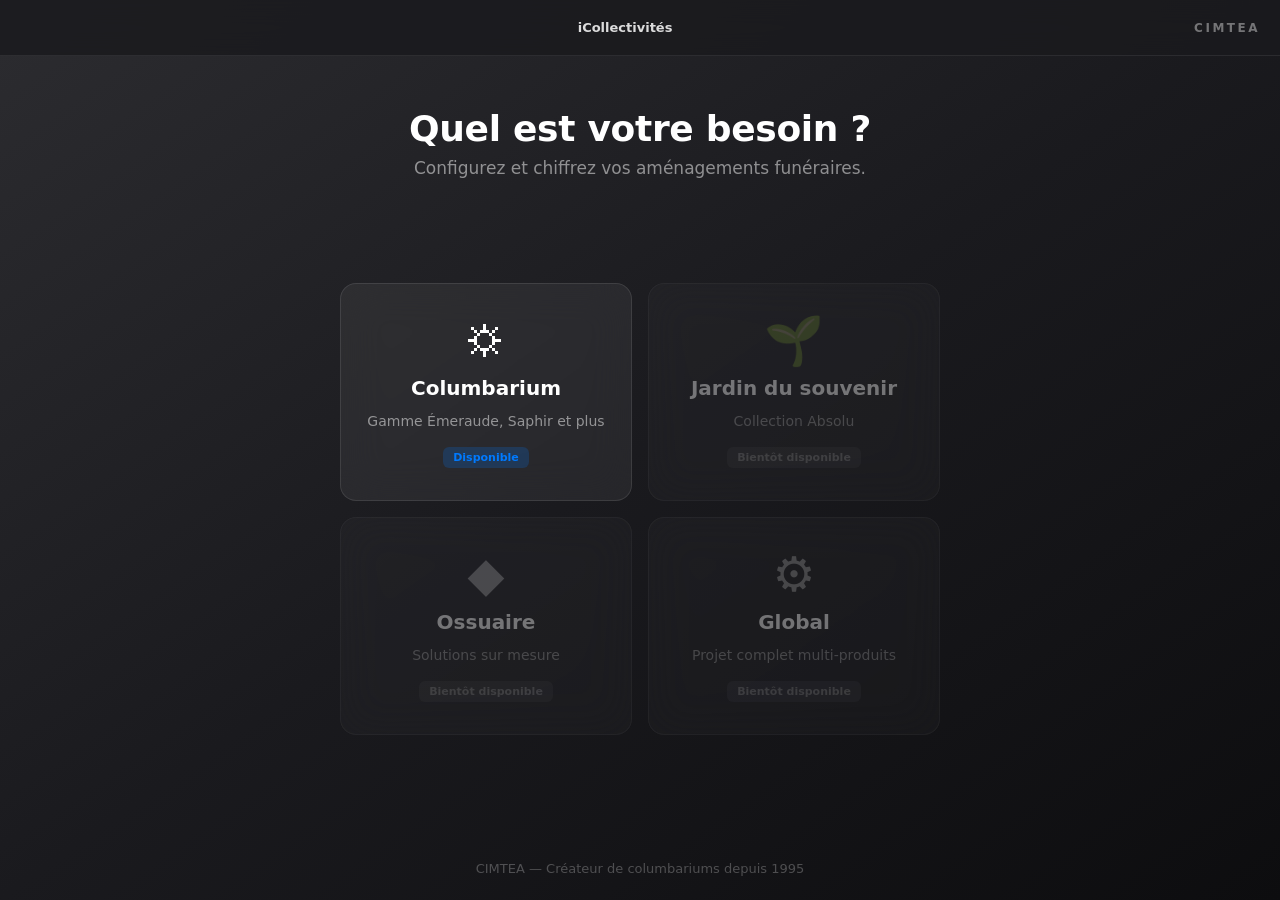
==== commit 59167cdd: "Sprint #2 — US-006, US-007, US-014, US-013 : 4 US validées stakeholder US-006 + US-007 : Granit et p" ====
--- a/code/maquette/index.html
+++ b/code/maquette/index.html
@@ -5,7 +5,7 @@
   <meta name="viewport" content="width=device-width, initial-scale=1.0, user-scalable=no">
   <meta name="apple-mobile-web-app-capable" content="yes">
   <meta name="apple-mobile-web-app-status-bar-style" content="black-translucent">
-  <title>CIMTEA — iCollectivites</title>
+  <title>CIMTEA — iCollectivités</title>
   <link rel="stylesheet" href="styles.css">
   <style>
     body {
@@ -156,7 +156,7 @@
   <nav class="topbar">
     <div style="width:36px"></div>
     <div class="topbar-breadcrumb">
-      <span class="tb-active">iCollectivites</span>
+      <span class="tb-active">iCollectivités</span>
     </div>
     <a class="topbar-logo" href="index.html">CIMTEA</a>
   </nav>
@@ -165,7 +165,7 @@
   <!-- Header -->
   <div class="app-header">
     <h1>Quel est votre besoin ?</h1>
-    <p class="subtitle">Configurez et chiffrez vos amenagements funeraires.</p>
+    <p class="subtitle">Configurez et chiffrez vos aménagements funéraires.</p>
   </div>
 
   <!-- Cards de selection du besoin -->
@@ -175,7 +175,7 @@
       <div class="need-card" onclick="selectBesoin('columbarium')">
         <span class="card-icon">&#9965;</span>
         <h2>Columbarium</h2>
-        <p>Gamme Emeraude, Saphir et plus</p>
+        <p>Gamme Émeraude, Saphir et plus</p>
         <span class="card-badge active">Disponible</span>
       </div>
 
@@ -183,21 +183,21 @@
         <span class="card-icon">&#127793;</span>
         <h2>Jardin du souvenir</h2>
         <p>Collection Absolu</p>
-        <span class="card-badge soon">Bientot disponible</span>
+        <span class="card-badge soon">Bientôt disponible</span>
       </div>
 
       <div class="need-card disabled">
         <span class="card-icon">&#9670;</span>
         <h2>Ossuaire</h2>
         <p>Solutions sur mesure</p>
-        <span class="card-badge soon">Bientot disponible</span>
+        <span class="card-badge soon">Bientôt disponible</span>
       </div>
 
       <div class="need-card disabled">
         <span class="card-icon">&#9881;</span>
         <h2>Global</h2>
         <p>Projet complet multi-produits</p>
-        <span class="card-badge soon">Bientot disponible</span>
+        <span class="card-badge soon">Bientôt disponible</span>
       </div>
 
     </div>
@@ -205,15 +205,27 @@
 
   <!-- Footer -->
   <div class="app-footer">
-    CIMTEA &mdash; Createur de columbariums depuis 1995
+    CIMTEA &mdash; Créateur de columbariums depuis 1995
   </div>
 
   <script>
+    /** Clear all saved configuration data */
+    function clearConfig() {
+      localStorage.removeItem('icollectivites_config');
+      localStorage.removeItem('icollectivites_devis');
+      localStorage.removeItem('icollectivites_besoin');
+      localStorage.removeItem('icollectivites_produit');
+    }
+
     /** Navigate to catalogue page with selected need type */
     function selectBesoin(type) {
+      clearConfig();
       localStorage.setItem('icollectivites_besoin', type);
       window.location.href = 'catalogue.html?besoin=' + encodeURIComponent(type);
     }
+
+    // Clear config on page load (retour accueil = RAZ)
+    clearConfig();
   </script>
 
 </body>
--- a/code/maquette/styles.css
+++ b/code/maquette/styles.css
@@ -205,6 +205,99 @@
   box-shadow: 0 0 0 1px var(--primary);
 }
 
+/* --- Options grille 3 colonnes (granit, portes) --- */
+.options.grid-3 {
+  display: grid;
+  grid-template-columns: 1fr 1fr 1fr;
+  gap: 10px;
+}
+
+.options.grid-3 .option-card {
+  flex-direction: column;
+  align-items: center;
+  text-align: center;
+  padding: 16px 8px;
+  gap: 8px;
+}
+
+.options.grid-3 .opt-radio { display: none; }
+
+.options.grid-3 .option-card.selected {
+  box-shadow: 0 0 0 1px var(--primary);
+}
+
+/* Pastille couleur pour granit/portes */
+.color-swatch {
+  width: 40px;
+  height: 40px;
+  border-radius: 50%;
+  border: 2px solid rgba(0,0,0,0.1);
+  flex-shrink: 0;
+}
+
+.option-card.selected .color-swatch {
+  border-color: var(--primary);
+  box-shadow: 0 0 0 2px var(--primary);
+}
+
+/* --- Granit picker inline (dans chaque etape) --- */
+.granit-picker {
+  margin-top: 16px;
+  padding-top: 16px;
+  border-top: 1px solid var(--separator);
+}
+
+.granit-picker h4 {
+  font-size: 11px;
+  font-weight: 600;
+  color: var(--text-secondary);
+  text-transform: uppercase;
+  letter-spacing: 0.5px;
+  margin-bottom: 10px;
+}
+
+.granit-swatches {
+  display: flex;
+  flex-wrap: wrap;
+  gap: 8px;
+}
+
+.granit-swatch {
+  width: 36px;
+  height: 36px;
+  border-radius: 50%;
+  border: 2px solid rgba(0,0,0,0.1);
+  cursor: pointer;
+  transition: all 0.15s;
+  position: relative;
+}
+
+.granit-swatch:hover {
+  transform: scale(1.1);
+}
+
+.granit-swatch.selected {
+  border-color: var(--primary);
+  box-shadow: 0 0 0 2px var(--primary);
+}
+
+.granit-swatch-label {
+  font-size: 10px;
+  color: var(--text-secondary);
+  text-align: center;
+  margin-top: 2px;
+  width: 36px;
+  overflow: hidden;
+  text-overflow: ellipsis;
+  white-space: nowrap;
+}
+
+.granit-swatch-item {
+  display: flex;
+  flex-direction: column;
+  align-items: center;
+}
+
 /* --- Condition note --- */
 .condition-note {
   background: rgba(255,149,0,0.08);
